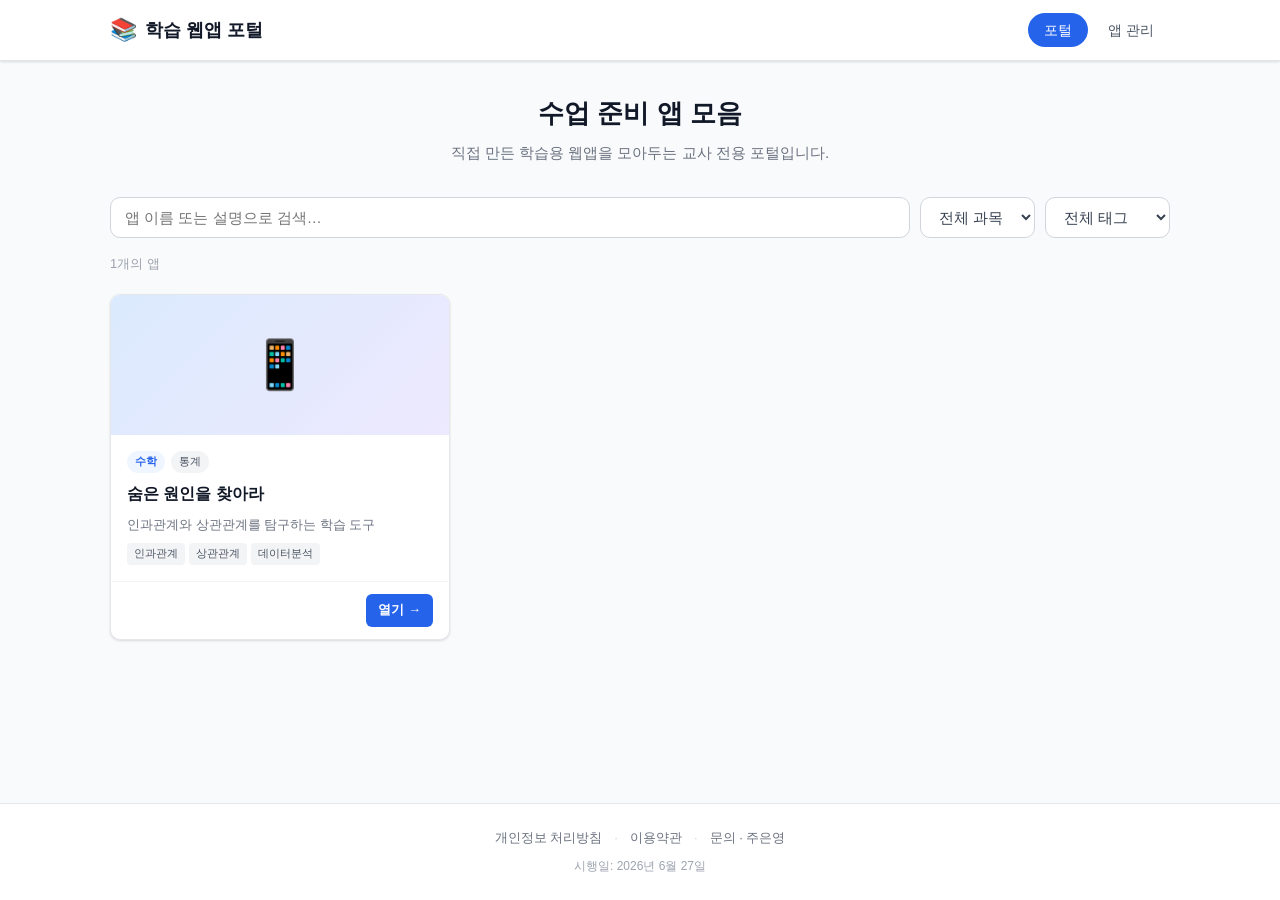
==== index.html @ 3fc107af "Add webapp portal: card portal, app management, privacy policy, terms" ====
<!DOCTYPE html>
<html lang="ko">
<head>
  <meta charset="UTF-8">
  <meta name="viewport" content="width=device-width, initial-scale=1.0">
  <title>학습 웹앱 포털</title>
  <link rel="stylesheet" href="css/style.css">
</head>
<body>

  <header class="header">
    <div class="container">
      <div class="header-inner">
        <div class="logo">
          <span class="logo-icon">📚</span>
          <span class="logo-text">학습 웹앱 포털</span>
        </div>
        <nav class="nav">
          <a href="#portal" class="nav-link" id="nav-portal">포털</a>
          <a href="#manage" class="nav-link" id="nav-manage">앱 관리</a>
        </nav>
      </div>
    </div>
  </header>

  <!-- 포털 뷰 -->
  <main id="view-portal" class="view">
    <div class="container">
      <div class="portal-hero">
        <h2>수업 준비 앱 모음</h2>
        <p>직접 만든 학습용 웹앱을 모아두는 교사 전용 포털입니다.</p>
      </div>

      <div class="filter-bar">
        <input type="text" id="search-input" class="search-input" placeholder="앱 이름 또는 설명으로 검색…">
        <select id="filter-subject" class="filter-select">
          <option value="">전체 과목</option>
        </select>
        <select id="filter-tag" class="filter-select">
          <option value="">전체 태그</option>
        </select>
      </div>

      <p class="results-info"><span id="app-count">0</span>개의 앱</p>

      <div class="card-grid" id="card-grid"></div>

      <div class="empty-state" id="empty-state">
        <div class="empty-icon">🗂️</div>
        <p>아직 등록된 앱이 없습니다.</p>
        <a href="#manage" class="btn btn-primary">첫 앱 추가하기</a>
      </div>
    </div>
  </main>

  <!-- 관리 뷰 -->
  <main id="view-manage" class="view hidden">
    <div class="container">
      <h2 class="section-title">앱 등록 / 관리</h2>

      <div class="form-card">
        <h3 id="form-title">새 앱 추가</h3>
        <form id="app-form" novalidate>
          <input type="hidden" id="edit-id">
          <div class="form-grid">
            <div class="form-group">
              <label for="input-name">앱 이름 <span class="required">*</span></label>
              <input type="text" id="input-name" placeholder="예: 통계 탐구 도구" required>
            </div>
            <div class="form-group">
              <label for="input-url">URL <span class="required">*</span></label>
              <input type="url" id="input-url" placeholder="https://…" required>
            </div>
            <div class="form-group">
              <label for="input-subject">과목</label>
              <input type="text" id="input-subject" placeholder="예: 수학, 과학">
            </div>
            <div class="form-group">
              <label for="input-unit">단원</label>
              <input type="text" id="input-unit" placeholder="예: 통계와 확률">
            </div>
            <div class="form-group full">
              <label for="input-description">설명</label>
              <textarea id="input-description" rows="2" placeholder="앱에 대한 간단한 설명"></textarea>
            </div>
            <div class="form-group full">
              <label for="input-tags">태그 <span class="hint">(쉼표로 구분)</span></label>
              <input type="text" id="input-tags" placeholder="예: 데이터분석, 시각화, 인터랙티브">
            </div>
            <div class="form-group full">
              <label for="input-thumbnail">썸네일 이미지 URL <span class="hint">(선택)</span></label>
              <input type="url" id="input-thumbnail" placeholder="https://…">
            </div>
          </div>
          <div class="form-error" id="form-error"></div>
          <div class="form-actions">
            <button type="submit" class="btn btn-primary" id="submit-btn">추가하기</button>
            <button type="button" class="btn btn-secondary hidden" id="cancel-btn">취소</button>
          </div>
        </form>
      </div>

      <div class="table-card">
        <div class="table-header">
          <h3>등록된 앱 목록</h3>
          <div class="table-actions">
            <span class="badge" id="manage-count">0개</span>
            <button class="btn btn-outline btn-sm" id="export-csv-btn">CSV 내보내기</button>
            <button class="btn btn-outline btn-sm" id="export-json-btn">JSON 내보내기</button>
            <label class="btn btn-outline btn-sm" for="import-file">JSON 가져오기</label>
            <input type="file" id="import-file" accept=".json" class="hidden">
            <button class="btn btn-danger-outline btn-sm" id="clear-btn">전체 초기화</button>
          </div>
        </div>

        <div class="table-wrapper">
          <table class="app-table">
            <thead>
              <tr>
                <th>앱 이름</th>
                <th>과목</th>
                <th>단원</th>
                <th>태그</th>
                <th>URL</th>
                <th>관리</th>
              </tr>
            </thead>
            <tbody id="app-table-body"></tbody>
          </table>
          <p class="table-empty hidden" id="table-empty">등록된 앱이 없습니다.</p>
        </div>
      </div>
    </div>
  </main>

  <footer class="footer">
    <div class="container">
      <div class="footer-inner">
        <div class="footer-links">
          <a href="pages/privacy.html" target="_blank">개인정보 처리방침</a>
          <span class="divider">·</span>
          <a href="pages/terms.html" target="_blank">이용약관</a>
          <span class="divider">·</span>
          <a href="mailto:kkd02373@gmail.com" id="footer-contact">문의 · 주은영</a>
        </div>
        <p class="footer-date">시행일: 2026년 6월 27일</p>
      </div>
    </div>
  </footer>

  <!-- 삭제 확인 모달 -->
  <div class="modal-overlay hidden" id="modal-overlay">
    <div class="modal">
      <h3>앱 삭제</h3>
      <p id="modal-message">이 앱을 삭제하시겠습니까?</p>
      <div class="modal-actions">
        <button class="btn btn-danger" id="modal-confirm">삭제</button>
        <button class="btn btn-secondary" id="modal-cancel">취소</button>
      </div>
    </div>
  </div>

  <div class="toast hidden" id="toast"></div>

  <script src="js/app.js"></script>
</body>
</html>
---- css/style.css ----
/* ===== CSS 변수 ===== */
:root {
  --primary: #2563eb;
  --primary-hover: #1d4ed8;
  --primary-light: #eff6ff;
  --danger: #dc2626;
  --danger-light: #fef2f2;
  --success: #16a34a;
  --gray-50: #f9fafb;
  --gray-100: #f3f4f6;
  --gray-200: #e5e7eb;
  --gray-300: #d1d5db;
  --gray-400: #9ca3af;
  --gray-500: #6b7280;
  --gray-600: #4b5563;
  --gray-700: #374151;
  --gray-900: #111827;
  --radius: 10px;
  --radius-sm: 6px;
  --shadow: 0 1px 3px rgba(0,0,0,.08), 0 1px 2px rgba(0,0,0,.06);
  --shadow-md: 0 4px 6px rgba(0,0,0,.07), 0 2px 4px rgba(0,0,0,.06);
  --shadow-lg: 0 10px 15px rgba(0,0,0,.1), 0 4px 6px rgba(0,0,0,.05);
  --font: 'Noto Sans KR', -apple-system, BlinkMacSystemFont, sans-serif;
}

/* ===== 리셋 ===== */
*, *::before, *::after { box-sizing: border-box; margin: 0; padding: 0; }
html { scroll-behavior: smooth; }
body {
  font-family: var(--font);
  font-size: 15px;
  color: var(--gray-700);
  background: var(--gray-50);
  line-height: 1.6;
  min-height: 100vh;
  display: flex;
  flex-direction: column;
}
a { color: var(--primary); text-decoration: none; }
a:hover { text-decoration: underline; }
input, select, textarea, button { font-family: inherit; font-size: inherit; }

/* ===== 레이아웃 ===== */
.container { max-width: 1100px; margin: 0 auto; padding: 0 20px; }
.view { flex: 1; padding: 32px 0 60px; }
.hidden { display: none !important; }

/* ===== 헤더 ===== */
.header {
  background: #fff;
  border-bottom: 1px solid var(--gray-200);
  position: sticky;
  top: 0;
  z-index: 100;
  box-shadow: var(--shadow);
}
.header-inner {
  display: flex;
  align-items: center;
  justify-content: space-between;
  height: 60px;
}
.logo { display: flex; align-items: center; gap: 8px; }
.logo-icon { font-size: 22px; }
.logo-text { font-size: 18px; font-weight: 700; color: var(--gray-900); }
.nav { display: flex; gap: 4px; }
.nav-link {
  padding: 6px 16px;
  border-radius: 20px;
  font-size: 14px;
  font-weight: 500;
  color: var(--gray-600);
  transition: all .15s;
}
.nav-link:hover { background: var(--gray-100); color: var(--gray-900); text-decoration: none; }
.nav-link.active { background: var(--primary); color: #fff; }

/* ===== 포털 히어로 ===== */
.portal-hero { text-align: center; margin-bottom: 32px; }
.portal-hero h2 { font-size: 26px; font-weight: 700; color: var(--gray-900); margin-bottom: 6px; }
.portal-hero p { color: var(--gray-500); font-size: 15px; }

/* ===== 필터 바 ===== */
.filter-bar {
  display: flex;
  gap: 10px;
  margin-bottom: 16px;
  flex-wrap: wrap;
}
.search-input {
  flex: 1;
  min-width: 200px;
  padding: 10px 14px;
  border: 1px solid var(--gray-300);
  border-radius: var(--radius);
  background: #fff;
  outline: none;
  transition: border-color .15s;
}
.search-input:focus { border-color: var(--primary); box-shadow: 0 0 0 3px rgba(37,99,235,.1); }
.filter-select {
  padding: 10px 14px;
  border: 1px solid var(--gray-300);
  border-radius: var(--radius);
  background: #fff;
  cursor: pointer;
  outline: none;
  color: var(--gray-700);
}
.filter-select:focus { border-color: var(--primary); }

.results-info { font-size: 13px; color: var(--gray-400); margin-bottom: 20px; }

/* ===== 카드 그리드 ===== */
.card-grid {
  display: grid;
  grid-template-columns: repeat(auto-fill, minmax(280px, 1fr));
  gap: 20px;
}

.app-card {
  background: #fff;
  border-radius: var(--radius);
  border: 1px solid var(--gray-200);
  box-shadow: var(--shadow);
  overflow: hidden;
  display: flex;
  flex-direction: column;
  transition: box-shadow .2s, transform .2s;
}
.app-card:hover { box-shadow: var(--shadow-lg); transform: translateY(-2px); }

.card-thumbnail {
  width: 100%;
  height: 140px;
  object-fit: cover;
  background: linear-gradient(135deg, #dbeafe 0%, #ede9fe 100%);
  display: flex;
  align-items: center;
  justify-content: center;
  font-size: 48px;
  color: var(--primary);
  flex-shrink: 0;
}
.card-thumbnail img { width: 100%; height: 100%; object-fit: cover; }

.card-body {
  padding: 16px;
  flex: 1;
  display: flex;
  flex-direction: column;
  gap: 8px;
}
.card-meta { display: flex; gap: 6px; flex-wrap: wrap; }
.badge-subject {
  font-size: 11px;
  font-weight: 600;
  padding: 2px 8px;
  border-radius: 20px;
  background: var(--primary-light);
  color: var(--primary);
}
.badge-unit {
  font-size: 11px;
  padding: 2px 8px;
  border-radius: 20px;
  background: var(--gray-100);
  color: var(--gray-600);
}
.card-title { font-size: 16px; font-weight: 700; color: var(--gray-900); }
.card-desc { font-size: 13px; color: var(--gray-500); flex: 1; }
.card-tags { display: flex; gap: 4px; flex-wrap: wrap; }
.tag {
  font-size: 11px;
  padding: 2px 7px;
  border-radius: 4px;
  background: var(--gray-100);
  color: var(--gray-600);
}
.card-footer {
  padding: 12px 16px;
  border-top: 1px solid var(--gray-100);
  display: flex;
  justify-content: flex-end;
}

/* ===== 빈 상태 ===== */
.empty-state {
  text-align: center;
  padding: 80px 20px;
  display: none;
}
.empty-state.show { display: block; }
.empty-icon { font-size: 52px; margin-bottom: 16px; }
.empty-state p { color: var(--gray-400); margin-bottom: 20px; font-size: 15px; }

/* ===== 섹션 타이틀 ===== */
.section-title { font-size: 22px; font-weight: 700; color: var(--gray-900); margin-bottom: 24px; }

/* ===== 폼 카드 ===== */
.form-card {
  background: #fff;
  border-radius: var(--radius);
  border: 1px solid var(--gray-200);
  padding: 28px;
  margin-bottom: 24px;
  box-shadow: var(--shadow);
}
.form-card h3 { font-size: 16px; font-weight: 700; margin-bottom: 20px; color: var(--gray-900); }
.form-grid {
  display: grid;
  grid-template-columns: 1fr 1fr;
  gap: 16px;
}
.form-group { display: flex; flex-direction: column; gap: 5px; }
.form-group.full { grid-column: 1 / -1; }
.form-group label { font-size: 13px; font-weight: 600; color: var(--gray-600); }
.required { color: var(--danger); }
.hint { font-weight: 400; color: var(--gray-400); }
.form-group input,
.form-group select,
.form-group textarea {
  padding: 9px 12px;
  border: 1px solid var(--gray-300);
  border-radius: var(--radius-sm);
  outline: none;
  transition: border-color .15s;
  color: var(--gray-900);
  background: #fff;
}
.form-group input:focus,
.form-group textarea:focus { border-color: var(--primary); box-shadow: 0 0 0 3px rgba(37,99,235,.1); }
.form-group textarea { resize: vertical; }
.form-error { color: var(--danger); font-size: 13px; margin-top: 8px; min-height: 18px; }
.form-actions { display: flex; gap: 10px; margin-top: 20px; }

/* ===== 버튼 ===== */
.btn {
  display: inline-flex;
  align-items: center;
  gap: 5px;
  padding: 9px 18px;
  border-radius: var(--radius-sm);
  font-size: 14px;
  font-weight: 600;
  cursor: pointer;
  border: none;
  transition: all .15s;
  text-decoration: none;
  white-space: nowrap;
}
.btn-sm { padding: 6px 12px; font-size: 13px; }
.btn-primary { background: var(--primary); color: #fff; }
.btn-primary:hover { background: var(--primary-hover); text-decoration: none; color: #fff; }
.btn-secondary { background: var(--gray-100); color: var(--gray-700); }
.btn-secondary:hover { background: var(--gray-200); text-decoration: none; }
.btn-outline { background: #fff; color: var(--gray-700); border: 1px solid var(--gray-300); }
.btn-outline:hover { background: var(--gray-50); text-decoration: none; }
.btn-danger { background: var(--danger); color: #fff; }
.btn-danger:hover { background: #b91c1c; }
.btn-danger-outline { background: #fff; color: var(--danger); border: 1px solid var(--danger); }
.btn-danger-outline:hover { background: var(--danger-light); }
.btn-icon { padding: 5px 9px; font-size: 13px; border-radius: 4px; }

/* ===== 테이블 카드 ===== */
.table-card {
  background: #fff;
  border-radius: var(--radius);
  border: 1px solid var(--gray-200);
  box-shadow: var(--shadow);
  overflow: hidden;
}
.table-header {
  display: flex;
  align-items: center;
  justify-content: space-between;
  padding: 20px 24px;
  border-bottom: 1px solid var(--gray-100);
  flex-wrap: wrap;
  gap: 12px;
}
.table-header h3 { font-size: 16px; font-weight: 700; color: var(--gray-900); }
.table-actions { display: flex; gap: 8px; flex-wrap: wrap; align-items: center; }
.badge {
  font-size: 12px;
  font-weight: 600;
  padding: 2px 10px;
  border-radius: 20px;
  background: var(--gray-100);
  color: var(--gray-600);
}
.table-wrapper { overflow-x: auto; }
.app-table { width: 100%; border-collapse: collapse; }
.app-table th {
  text-align: left;
  font-size: 12px;
  font-weight: 600;
  color: var(--gray-500);
  text-transform: uppercase;
  letter-spacing: .03em;
  padding: 10px 16px;
  background: var(--gray-50);
  border-bottom: 1px solid var(--gray-200);
}
.app-table td {
  padding: 12px 16px;
  border-bottom: 1px solid var(--gray-100);
  font-size: 13px;
  vertical-align: middle;
}
.app-table tbody tr:last-child td { border-bottom: none; }
.app-table tbody tr:hover { background: var(--gray-50); }
.table-url { color: var(--primary); max-width: 180px; overflow: hidden; text-overflow: ellipsis; white-space: nowrap; display: block; }
.table-tags { display: flex; gap: 3px; flex-wrap: wrap; }
.table-actions-cell { display: flex; gap: 5px; }
.table-empty { text-align: center; padding: 40px; color: var(--gray-400); }

/* ===== 푸터 ===== */
.footer {
  background: #fff;
  border-top: 1px solid var(--gray-200);
  padding: 24px 0;
  margin-top: auto;
}
.footer-inner { text-align: center; display: flex; flex-direction: column; gap: 8px; }
.footer-org { font-size: 13px; font-weight: 600; color: var(--gray-700); }
.footer-links { display: flex; justify-content: center; gap: 12px; font-size: 13px; color: var(--gray-500); }
.footer-links a { color: var(--gray-500); }
.footer-links a:hover { color: var(--primary); }
.divider { color: var(--gray-300); }
.footer-date { font-size: 12px; color: var(--gray-400); }

/* ===== 모달 ===== */
.modal-overlay {
  position: fixed; inset: 0;
  background: rgba(0,0,0,.4);
  display: flex;
  align-items: center;
  justify-content: center;
  z-index: 1000;
}
.modal {
  background: #fff;
  border-radius: var(--radius);
  padding: 28px;
  width: 380px;
  max-width: 90vw;
  box-shadow: var(--shadow-lg);
}
.modal h3 { font-size: 16px; font-weight: 700; margin-bottom: 10px; color: var(--gray-900); }
.modal p { font-size: 14px; color: var(--gray-600); margin-bottom: 20px; }
.modal-actions { display: flex; gap: 10px; justify-content: flex-end; }

/* ===== 토스트 ===== */
.toast {
  position: fixed;
  bottom: 28px;
  right: 28px;
  background: var(--gray-900);
  color: #fff;
  padding: 12px 20px;
  border-radius: var(--radius);
  font-size: 14px;
  box-shadow: var(--shadow-lg);
  z-index: 2000;
  animation: slideUp .2s ease;
}
.toast.success { background: var(--success); }
.toast.error { background: var(--danger); }
@keyframes slideUp { from { opacity: 0; transform: translateY(8px); } to { opacity: 1; transform: translateY(0); } }

/* ===== 반응형 ===== */
@media (max-width: 640px) {
  .form-grid { grid-template-columns: 1fr; }
  .form-group.full { grid-column: 1; }
  .table-header { flex-direction: column; align-items: flex-start; }
  .card-grid { grid-template-columns: 1fr; }
  .portal-hero h2 { font-size: 20px; }
}
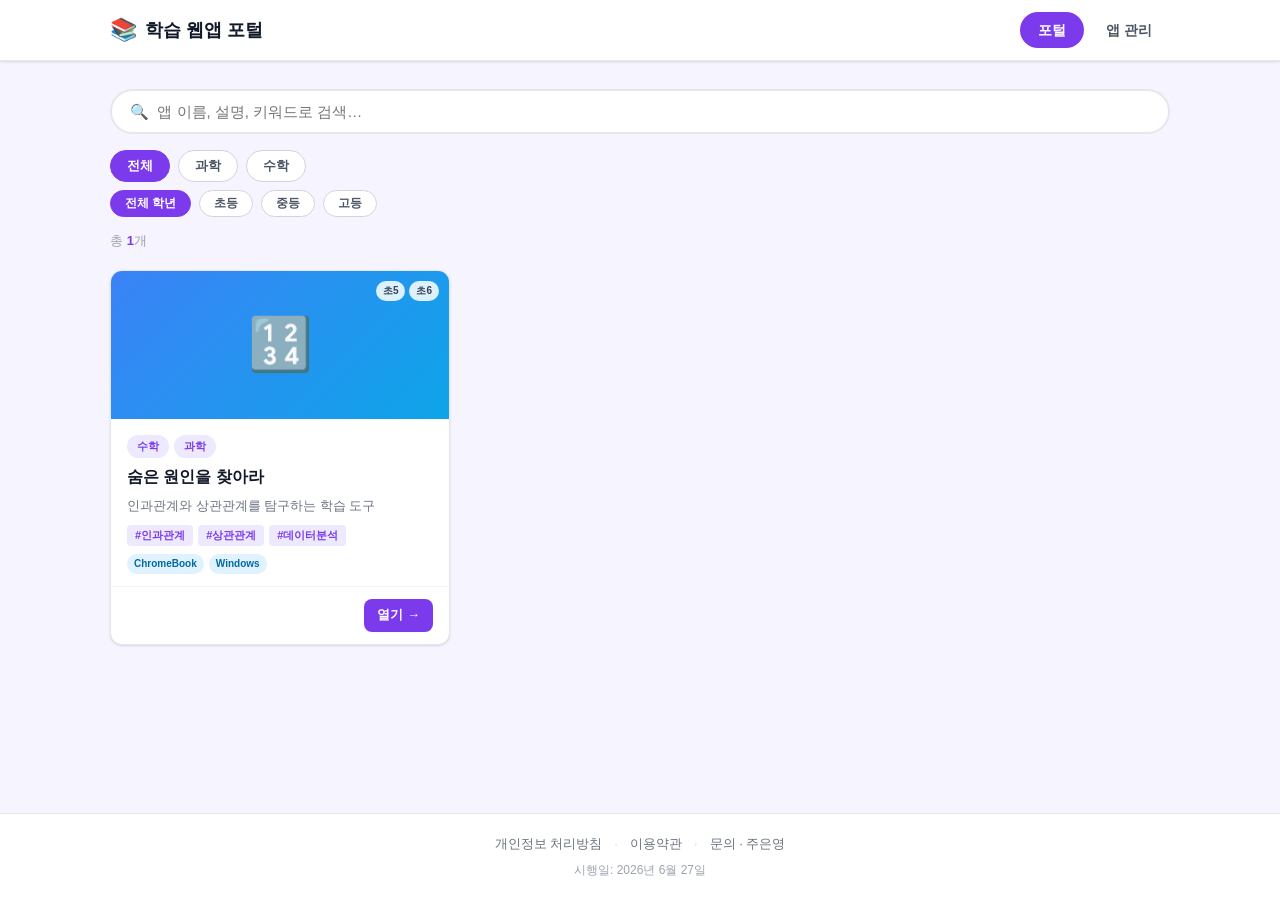
==== commit ea2e07f6: "Redesign: image1-style cards, image2-style chip selectors for app management" ====
--- a/index.html
+++ b/index.html
@@ -23,46 +23,50 @@
     </div>
   </header>
 
-  <!-- 포털 뷰 -->
+  <!-- ===== 포털 뷰 ===== -->
   <main id="view-portal" class="view">
     <div class="container">
-      <div class="portal-hero">
-        <h2>수업 준비 앱 모음</h2>
-        <p>직접 만든 학습용 웹앱을 모아두는 교사 전용 포털입니다.</p>
-      </div>
-
-      <div class="filter-bar">
-        <input type="text" id="search-input" class="search-input" placeholder="앱 이름 또는 설명으로 검색…">
-        <select id="filter-subject" class="filter-select">
-          <option value="">전체 과목</option>
-        </select>
-        <select id="filter-tag" class="filter-select">
-          <option value="">전체 태그</option>
-        </select>
-      </div>
-
-      <p class="results-info"><span id="app-count">0</span>개의 앱</p>
+      <div class="portal-search-bar">
+        <input type="text" id="search-input" class="search-input" placeholder="🔍  앱 이름, 설명, 키워드로 검색…">
+      </div>
+
+      <!-- 과목 필터 칩 -->
+      <div class="filter-row" id="subject-filter-row">
+        <button class="filter-chip active" data-filter="all">전체</button>
+      </div>
+
+      <!-- 학교급 필터 -->
+      <div class="filter-row" id="level-filter-row" style="margin-top:8px">
+        <button class="filter-chip level-chip active" data-level="all">전체 학년</button>
+        <button class="filter-chip level-chip" data-level="초">초등</button>
+        <button class="filter-chip level-chip" data-level="중">중등</button>
+        <button class="filter-chip level-chip" data-level="고">고등</button>
+      </div>
+
+      <p class="results-info">총 <strong id="app-count">0</strong>개</p>
 
       <div class="card-grid" id="card-grid"></div>
 
-      <div class="empty-state" id="empty-state">
+      <div class="empty-state hidden" id="empty-state">
         <div class="empty-icon">🗂️</div>
-        <p>아직 등록된 앱이 없습니다.</p>
+        <p>등록된 앱이 없습니다.</p>
         <a href="#manage" class="btn btn-primary">첫 앱 추가하기</a>
       </div>
     </div>
   </main>
 
-  <!-- 관리 뷰 -->
+  <!-- ===== 관리 뷰 ===== -->
   <main id="view-manage" class="view hidden">
     <div class="container">
       <h2 class="section-title">앱 등록 / 관리</h2>
 
       <div class="form-card">
-        <h3 id="form-title">새 앱 추가</h3>
+        <h3 class="form-card-title" id="form-title">새 앱 추가</h3>
         <form id="app-form" novalidate>
           <input type="hidden" id="edit-id">
-          <div class="form-grid">
+
+          <!-- 기본 정보 -->
+          <div class="form-basic-grid">
             <div class="form-group">
               <label for="input-name">앱 이름 <span class="required">*</span></label>
               <input type="text" id="input-name" placeholder="예: 통계 탐구 도구" required>
@@ -71,27 +75,153 @@
               <label for="input-url">URL <span class="required">*</span></label>
               <input type="url" id="input-url" placeholder="https://…" required>
             </div>
-            <div class="form-group">
-              <label for="input-subject">과목</label>
-              <input type="text" id="input-subject" placeholder="예: 수학, 과학">
-            </div>
-            <div class="form-group">
-              <label for="input-unit">단원</label>
-              <input type="text" id="input-unit" placeholder="예: 통계와 확률">
-            </div>
             <div class="form-group full">
               <label for="input-description">설명</label>
               <textarea id="input-description" rows="2" placeholder="앱에 대한 간단한 설명"></textarea>
             </div>
             <div class="form-group full">
-              <label for="input-tags">태그 <span class="hint">(쉼표로 구분)</span></label>
-              <input type="text" id="input-tags" placeholder="예: 데이터분석, 시각화, 인터랙티브">
-            </div>
-            <div class="form-group full">
               <label for="input-thumbnail">썸네일 이미지 URL <span class="hint">(선택)</span></label>
               <input type="url" id="input-thumbnail" placeholder="https://…">
             </div>
           </div>
+
+          <!-- 적용 학년 -->
+          <div class="chip-section">
+            <div class="chip-section-header">
+              <span class="chip-section-label">적용 학년</span>
+              <div class="mode-tabs" id="grade-mode-tabs">
+                <button type="button" class="mode-tab active" data-mode="single" data-target="grades">단일</button>
+                <button type="button" class="mode-tab" data-mode="multi" data-target="grades">여러 학년</button>
+              </div>
+            </div>
+            <div class="chip-rows">
+              <div class="chip-row">
+                <span class="row-label">초등학교</span>
+                <div class="chips" data-group="grades">
+                  <button type="button" class="chip" data-val="초1">1학년</button>
+                  <button type="button" class="chip" data-val="초2">2학년</button>
+                  <button type="button" class="chip" data-val="초3">3학년</button>
+                  <button type="button" class="chip" data-val="초4">4학년</button>
+                  <button type="button" class="chip" data-val="초5">5학년</button>
+                  <button type="button" class="chip" data-val="초6">6학년</button>
+                </div>
+              </div>
+              <div class="chip-row">
+                <span class="row-label">중학교</span>
+                <div class="chips" data-group="grades">
+                  <button type="button" class="chip" data-val="중1">1학년</button>
+                  <button type="button" class="chip" data-val="중2">2학년</button>
+                  <button type="button" class="chip" data-val="중3">3학년</button>
+                </div>
+              </div>
+              <div class="chip-row">
+                <span class="row-label">고등학교</span>
+                <div class="chips" data-group="grades">
+                  <button type="button" class="chip" data-val="고1">1학년</button>
+                  <button type="button" class="chip" data-val="고2">2학년</button>
+                  <button type="button" class="chip" data-val="고3">3학년</button>
+                </div>
+              </div>
+            </div>
+            <p class="chip-summary">선택한 학년: <span class="summary-val" id="grades-summary">없음</span></p>
+          </div>
+
+          <!-- 과목 -->
+          <div class="chip-section">
+            <div class="chip-section-header">
+              <span class="chip-section-label">과목</span>
+              <div class="mode-tabs" id="subject-mode-tabs">
+                <button type="button" class="mode-tab active" data-mode="single" data-target="subjects">단일</button>
+                <button type="button" class="mode-tab" data-mode="multi" data-target="subjects">여러 과목</button>
+              </div>
+            </div>
+            <div class="chips" data-group="subjects" id="chips-subjects">
+              <button type="button" class="chip" data-val="국어">국어</button>
+              <button type="button" class="chip" data-val="수학">수학</button>
+              <button type="button" class="chip" data-val="사회">사회</button>
+              <button type="button" class="chip" data-val="과학">과학</button>
+              <button type="button" class="chip" data-val="영어">영어</button>
+              <button type="button" class="chip" data-val="음악">음악</button>
+              <button type="button" class="chip" data-val="미술">미술</button>
+              <button type="button" class="chip" data-val="체육">체육</button>
+              <button type="button" class="chip" data-val="실과">실과</button>
+              <button type="button" class="chip" data-val="정보">정보</button>
+              <button type="button" class="chip" data-val="도덕">도덕</button>
+              <button type="button" class="chip" data-val="통합">통합</button>
+              <button type="button" class="chip" data-val="진로">진로</button>
+              <button type="button" class="chip" data-val="창체">창체</button>
+              <button type="button" class="chip" data-val="자유학기">자유학기</button>
+              <button type="button" class="chip" data-val="기술">기술</button>
+              <button type="button" class="chip" data-val="가정">가정</button>
+            </div>
+            <div class="custom-input-row">
+              <input type="text" class="custom-chip-input" data-group="subjects" placeholder="기타 입력 후 Enter">
+              <button type="button" class="btn btn-outline btn-sm" data-add-group="subjects">추가</button>
+            </div>
+            <p class="chip-summary">선택한 과목: <span class="summary-val" id="subjects-summary">없음</span></p>
+          </div>
+
+          <!-- 핵심 키워드 -->
+          <div class="chip-section">
+            <div class="chip-section-header">
+              <span class="chip-section-label">핵심 키워드 <span class="hint">(#형태, 최대 3개)</span></span>
+            </div>
+            <div class="keyword-inputs">
+              <div class="keyword-wrap"><span class="kw-hash">#</span><input type="text" class="keyword-input" id="kw1" placeholder="키워드 입력"></div>
+              <div class="keyword-wrap"><span class="kw-hash">#</span><input type="text" class="keyword-input" id="kw2" placeholder="키워드 입력"></div>
+              <div class="keyword-wrap"><span class="kw-hash">#</span><input type="text" class="keyword-input" id="kw3" placeholder="키워드 입력"></div>
+            </div>
+          </div>
+
+          <!-- 디벗 OS -->
+          <div class="chip-section">
+            <div class="chip-section-header">
+              <span class="chip-section-label">디벗 OS</span>
+            </div>
+            <div class="chips" data-group="os" id="chips-os">
+              <button type="button" class="chip" data-val="Android">Android</button>
+              <button type="button" class="chip" data-val="iOS">iOS</button>
+              <button type="button" class="chip" data-val="ChromeBook">ChromeBook</button>
+              <button type="button" class="chip" data-val="Windows">Windows</button>
+              <button type="button" class="chip" data-val="WhaleBook">WhaleBook</button>
+            </div>
+            <div class="custom-input-row">
+              <input type="text" class="custom-chip-input" data-group="os" placeholder="기타 입력 후 Enter">
+              <button type="button" class="btn btn-outline btn-sm" data-add-group="os">추가</button>
+            </div>
+          </div>
+
+          <!-- AI 에듀테크 -->
+          <div class="chip-section">
+            <div class="chip-section-header">
+              <span class="chip-section-label">AI 에듀테크</span>
+              <span class="hint-note">※ 목록에 없는 항목만 직접 입력해 주세요.</span>
+            </div>
+            <div class="chips" data-group="aiTools" id="chips-aiTools">
+              <button type="button" class="chip" data-val="ChatGPT">ChatGPT</button>
+              <button type="button" class="chip" data-val="Gemini">Gemini</button>
+              <button type="button" class="chip" data-val="Claude">Claude</button>
+              <button type="button" class="chip" data-val="Copilot">Copilot</button>
+              <button type="button" class="chip" data-val="Perplexity">Perplexity</button>
+              <button type="button" class="chip" data-val="뤼튼">뤼튼</button>
+              <button type="button" class="chip" data-val="패들렛">패들렛</button>
+              <button type="button" class="chip" data-val="캔바">캔바</button>
+              <button type="button" class="chip" data-val="미리캔버스">미리캔버스</button>
+              <button type="button" class="chip" data-val="멘티미터">멘티미터</button>
+              <button type="button" class="chip" data-val="구글 워크스페이스">구글 워크스페이스</button>
+              <button type="button" class="chip" data-val="MS 팀즈">MS 팀즈</button>
+              <button type="button" class="chip" data-val="노션">노션</button>
+              <button type="button" class="chip" data-val="피그마">피그마</button>
+              <button type="button" class="chip" data-val="스크래치">스크래치</button>
+              <button type="button" class="chip" data-val="엔트리">엔트리</button>
+              <button type="button" class="chip" data-val="Google AI Studio">Google AI Studio</button>
+            </div>
+            <div class="custom-input-row">
+              <input type="text" class="custom-chip-input" data-group="aiTools" placeholder="기타 입력 후 Enter">
+              <button type="button" class="btn btn-outline btn-sm" data-add-group="aiTools">추가</button>
+            </div>
+          </div>
+
           <div class="form-error" id="form-error"></div>
           <div class="form-actions">
             <button type="submit" class="btn btn-primary" id="submit-btn">추가하기</button>
@@ -100,27 +230,28 @@
         </form>
       </div>
 
+      <!-- 목록 테이블 -->
       <div class="table-card">
         <div class="table-header">
           <h3>등록된 앱 목록</h3>
           <div class="table-actions">
             <span class="badge" id="manage-count">0개</span>
-            <button class="btn btn-outline btn-sm" id="export-csv-btn">CSV 내보내기</button>
+            <button class="btn btn-outline btn-sm" id="export-csv-btn">CSV</button>
             <button class="btn btn-outline btn-sm" id="export-json-btn">JSON 내보내기</button>
             <label class="btn btn-outline btn-sm" for="import-file">JSON 가져오기</label>
             <input type="file" id="import-file" accept=".json" class="hidden">
             <button class="btn btn-danger-outline btn-sm" id="clear-btn">전체 초기화</button>
           </div>
         </div>
-
         <div class="table-wrapper">
           <table class="app-table">
             <thead>
               <tr>
                 <th>앱 이름</th>
+                <th>학년</th>
                 <th>과목</th>
-                <th>단원</th>
-                <th>태그</th>
+                <th>키워드</th>
+                <th>OS / AI</th>
                 <th>URL</th>
                 <th>관리</th>
               </tr>
@@ -141,18 +272,17 @@
           <span class="divider">·</span>
           <a href="pages/terms.html" target="_blank">이용약관</a>
           <span class="divider">·</span>
-          <a href="mailto:kkd02373@gmail.com" id="footer-contact">문의 · 주은영</a>
+          <a href="mailto:kkd02373@gmail.com">문의 · 주은영</a>
         </div>
         <p class="footer-date">시행일: 2026년 6월 27일</p>
       </div>
     </div>
   </footer>
 
-  <!-- 삭제 확인 모달 -->
   <div class="modal-overlay hidden" id="modal-overlay">
     <div class="modal">
       <h3>앱 삭제</h3>
-      <p id="modal-message">이 앱을 삭제하시겠습니까?</p>
+      <p id="modal-message"></p>
       <div class="modal-actions">
         <button class="btn btn-danger" id="modal-confirm">삭제</button>
         <button class="btn btn-secondary" id="modal-cancel">취소</button>
--- a/css/style.css
+++ b/css/style.css
@@ -1,12 +1,13 @@
 /* ===== CSS 변수 ===== */
 :root {
-  --primary: #2563eb;
-  --primary-hover: #1d4ed8;
-  --primary-light: #eff6ff;
+  --purple: #7c3aed;
+  --purple-hover: #6d28d9;
+  --purple-light: #ede9fe;
+  --purple-mid: #c4b5fd;
   --danger: #dc2626;
   --danger-light: #fef2f2;
   --success: #16a34a;
-  --gray-50: #f9fafb;
+  --gray-50:  #f9fafb;
   --gray-100: #f3f4f6;
   --gray-200: #e5e7eb;
   --gray-300: #d1d5db;
@@ -15,12 +16,13 @@
   --gray-600: #4b5563;
   --gray-700: #374151;
   --gray-900: #111827;
-  --radius: 10px;
-  --radius-sm: 6px;
-  --shadow: 0 1px 3px rgba(0,0,0,.08), 0 1px 2px rgba(0,0,0,.06);
-  --shadow-md: 0 4px 6px rgba(0,0,0,.07), 0 2px 4px rgba(0,0,0,.06);
-  --shadow-lg: 0 10px 15px rgba(0,0,0,.1), 0 4px 6px rgba(0,0,0,.05);
-  --font: 'Noto Sans KR', -apple-system, BlinkMacSystemFont, sans-serif;
+  --radius:    12px;
+  --radius-sm:  8px;
+  --radius-pill: 999px;
+  --shadow:    0 1px 3px rgba(0,0,0,.08), 0 1px 2px rgba(0,0,0,.05);
+  --shadow-md: 0 4px 12px rgba(0,0,0,.08);
+  --shadow-lg: 0 10px 24px rgba(0,0,0,.12);
+  --font: 'Pretendard', 'Noto Sans KR', -apple-system, sans-serif;
 }
 
 /* ===== 리셋 ===== */
@@ -30,174 +32,175 @@
   font-family: var(--font);
   font-size: 15px;
   color: var(--gray-700);
-  background: var(--gray-50);
+  background: #f5f4ff;
   line-height: 1.6;
   min-height: 100vh;
   display: flex;
   flex-direction: column;
 }
-a { color: var(--primary); text-decoration: none; }
+a { color: var(--purple); text-decoration: none; }
 a:hover { text-decoration: underline; }
 input, select, textarea, button { font-family: inherit; font-size: inherit; }
 
 /* ===== 레이아웃 ===== */
 .container { max-width: 1100px; margin: 0 auto; padding: 0 20px; }
-.view { flex: 1; padding: 32px 0 60px; }
+.view { flex: 1; padding: 28px 0 64px; }
 .hidden { display: none !important; }
 
 /* ===== 헤더 ===== */
 .header {
   background: #fff;
   border-bottom: 1px solid var(--gray-200);
-  position: sticky;
-  top: 0;
-  z-index: 100;
+  position: sticky; top: 0; z-index: 100;
   box-shadow: var(--shadow);
 }
 .header-inner {
-  display: flex;
-  align-items: center;
-  justify-content: space-between;
+  display: flex; align-items: center; justify-content: space-between;
   height: 60px;
 }
 .logo { display: flex; align-items: center; gap: 8px; }
 .logo-icon { font-size: 22px; }
-.logo-text { font-size: 18px; font-weight: 700; color: var(--gray-900); }
+.logo-text { font-size: 18px; font-weight: 800; color: var(--gray-900); }
 .nav { display: flex; gap: 4px; }
 .nav-link {
+  padding: 7px 18px; border-radius: var(--radius-pill);
+  font-size: 14px; font-weight: 600; color: var(--gray-600);
+  transition: all .15s;
+}
+.nav-link:hover { background: var(--gray-100); color: var(--gray-900); text-decoration: none; }
+.nav-link.active { background: var(--purple); color: #fff; }
+
+/* ===== 포털 검색 ===== */
+.portal-search-bar { margin-bottom: 16px; }
+.search-input {
+  width: 100%;
+  padding: 12px 18px;
+  border: 2px solid var(--gray-200);
+  border-radius: var(--radius-pill);
+  background: #fff;
+  font-size: 15px;
+  outline: none;
+  transition: border-color .15s, box-shadow .15s;
+}
+.search-input:focus {
+  border-color: var(--purple);
+  box-shadow: 0 0 0 4px rgba(124,58,237,.1);
+}
+
+/* ===== 필터 칩 행 ===== */
+.filter-row {
+  display: flex; flex-wrap: wrap; gap: 8px;
+  margin-bottom: 4px;
+}
+.filter-chip {
   padding: 6px 16px;
-  border-radius: 20px;
-  font-size: 14px;
-  font-weight: 500;
+  border-radius: var(--radius-pill);
+  border: 1.5px solid var(--gray-300);
+  background: #fff;
+  font-size: 13px; font-weight: 600;
   color: var(--gray-600);
-  transition: all .15s;
-}
-.nav-link:hover { background: var(--gray-100); color: var(--gray-900); text-decoration: none; }
-.nav-link.active { background: var(--primary); color: #fff; }
-
-/* ===== 포털 히어로 ===== */
-.portal-hero { text-align: center; margin-bottom: 32px; }
-.portal-hero h2 { font-size: 26px; font-weight: 700; color: var(--gray-900); margin-bottom: 6px; }
-.portal-hero p { color: var(--gray-500); font-size: 15px; }
-
-/* ===== 필터 바 ===== */
-.filter-bar {
-  display: flex;
-  gap: 10px;
-  margin-bottom: 16px;
-  flex-wrap: wrap;
-}
-.search-input {
-  flex: 1;
-  min-width: 200px;
-  padding: 10px 14px;
-  border: 1px solid var(--gray-300);
-  border-radius: var(--radius);
-  background: #fff;
-  outline: none;
-  transition: border-color .15s;
-}
-.search-input:focus { border-color: var(--primary); box-shadow: 0 0 0 3px rgba(37,99,235,.1); }
-.filter-select {
-  padding: 10px 14px;
-  border: 1px solid var(--gray-300);
-  border-radius: var(--radius);
-  background: #fff;
-  cursor: pointer;
-  outline: none;
-  color: var(--gray-700);
-}
-.filter-select:focus { border-color: var(--primary); }
-
-.results-info { font-size: 13px; color: var(--gray-400); margin-bottom: 20px; }
+  cursor: pointer; transition: all .15s;
+}
+.filter-chip:hover { border-color: var(--purple); color: var(--purple); }
+.filter-chip.active {
+  background: var(--purple); border-color: var(--purple);
+  color: #fff;
+}
+.level-chip { font-size: 12px; padding: 4px 14px; }
+
+.results-info {
+  font-size: 13px; color: var(--gray-400);
+  margin: 14px 0 18px;
+}
+.results-info strong { color: var(--purple); }
 
 /* ===== 카드 그리드 ===== */
 .card-grid {
   display: grid;
-  grid-template-columns: repeat(auto-fill, minmax(280px, 1fr));
+  grid-template-columns: repeat(auto-fill, minmax(300px, 1fr));
   gap: 20px;
 }
 
+/* ===== 앱 카드 ===== */
 .app-card {
   background: #fff;
   border-radius: var(--radius);
   border: 1px solid var(--gray-200);
   box-shadow: var(--shadow);
   overflow: hidden;
-  display: flex;
-  flex-direction: column;
+  display: flex; flex-direction: column;
   transition: box-shadow .2s, transform .2s;
 }
-.app-card:hover { box-shadow: var(--shadow-lg); transform: translateY(-2px); }
-
-.card-thumbnail {
-  width: 100%;
-  height: 140px;
-  object-fit: cover;
-  background: linear-gradient(135deg, #dbeafe 0%, #ede9fe 100%);
-  display: flex;
-  align-items: center;
-  justify-content: center;
-  font-size: 48px;
-  color: var(--primary);
-  flex-shrink: 0;
-}
-.card-thumbnail img { width: 100%; height: 100%; object-fit: cover; }
+.app-card:hover { box-shadow: var(--shadow-lg); transform: translateY(-3px); }
+
+.card-thumb {
+  height: 148px;
+  display: flex; align-items: center; justify-content: center;
+  position: relative; flex-shrink: 0;
+  font-size: 52px;
+}
+.card-thumb img {
+  position: absolute; inset: 0; width: 100%; height: 100%; object-fit: cover;
+}
+.card-thumb-grades {
+  position: absolute; top: 10px; right: 10px;
+  display: flex; gap: 4px; flex-wrap: wrap; justify-content: flex-end;
+}
+.card-thumb-grade {
+  font-size: 10px; font-weight: 700;
+  background: rgba(255,255,255,.85);
+  color: var(--gray-700);
+  padding: 2px 7px; border-radius: var(--radius-pill);
+  backdrop-filter: blur(4px);
+}
 
 .card-body {
-  padding: 16px;
-  flex: 1;
-  display: flex;
-  flex-direction: column;
-  gap: 8px;
-}
-.card-meta { display: flex; gap: 6px; flex-wrap: wrap; }
+  padding: 16px 16px 12px;
+  flex: 1; display: flex; flex-direction: column; gap: 8px;
+}
+.card-subjects { display: flex; gap: 5px; flex-wrap: wrap; }
 .badge-subject {
-  font-size: 11px;
+  font-size: 11px; font-weight: 700;
+  padding: 3px 10px; border-radius: var(--radius-pill);
+  background: var(--purple-light); color: var(--purple);
+}
+.card-title {
+  font-size: 16px; font-weight: 800; color: var(--gray-900);
+  line-height: 1.35;
+}
+.card-desc { font-size: 13px; color: var(--gray-500); flex: 1; }
+.card-keywords { display: flex; gap: 5px; flex-wrap: wrap; }
+.kw-tag {
+  font-size: 11px; color: var(--purple);
+  background: var(--purple-light);
+  padding: 2px 8px; border-radius: 4px; font-weight: 600;
+}
+.card-meta-row {
+  display: flex; gap: 5px; flex-wrap: wrap; align-items: center;
+}
+.badge-os, .badge-ai {
+  font-size: 10px; padding: 2px 7px; border-radius: var(--radius-pill);
   font-weight: 600;
-  padding: 2px 8px;
-  border-radius: 20px;
-  background: var(--primary-light);
-  color: var(--primary);
-}
-.badge-unit {
-  font-size: 11px;
-  padding: 2px 8px;
-  border-radius: 20px;
-  background: var(--gray-100);
-  color: var(--gray-600);
-}
-.card-title { font-size: 16px; font-weight: 700; color: var(--gray-900); }
-.card-desc { font-size: 13px; color: var(--gray-500); flex: 1; }
-.card-tags { display: flex; gap: 4px; flex-wrap: wrap; }
-.tag {
-  font-size: 11px;
-  padding: 2px 7px;
-  border-radius: 4px;
-  background: var(--gray-100);
-  color: var(--gray-600);
-}
+}
+.badge-os { background: #e0f2fe; color: #0369a1; }
+.badge-ai { background: #fce7f3; color: #be185d; }
+
 .card-footer {
   padding: 12px 16px;
   border-top: 1px solid var(--gray-100);
-  display: flex;
-  justify-content: flex-end;
+  display: flex; justify-content: flex-end;
 }
 
 /* ===== 빈 상태 ===== */
 .empty-state {
-  text-align: center;
-  padding: 80px 20px;
-  display: none;
-}
-.empty-state.show { display: block; }
+  text-align: center; padding: 80px 20px;
+}
 .empty-icon { font-size: 52px; margin-bottom: 16px; }
-.empty-state p { color: var(--gray-400); margin-bottom: 20px; font-size: 15px; }
-
-/* ===== 섹션 타이틀 ===== */
-.section-title { font-size: 22px; font-weight: 700; color: var(--gray-900); margin-bottom: 24px; }
-
-/* ===== 폼 카드 ===== */
+.empty-state p { color: var(--gray-400); margin-bottom: 20px; }
+
+/* ===== 관리 뷰 ===== */
+.section-title { font-size: 22px; font-weight: 800; color: var(--gray-900); margin-bottom: 24px; }
+
 .form-card {
   background: #fff;
   border-radius: var(--radius);
@@ -206,174 +209,233 @@
   margin-bottom: 24px;
   box-shadow: var(--shadow);
 }
-.form-card h3 { font-size: 16px; font-weight: 700; margin-bottom: 20px; color: var(--gray-900); }
-.form-grid {
-  display: grid;
-  grid-template-columns: 1fr 1fr;
-  gap: 16px;
+.form-card-title {
+  font-size: 16px; font-weight: 800; color: var(--gray-900);
+  margin-bottom: 20px;
+}
+
+.form-basic-grid {
+  display: grid; grid-template-columns: 1fr 1fr; gap: 14px;
+  margin-bottom: 8px;
 }
 .form-group { display: flex; flex-direction: column; gap: 5px; }
 .form-group.full { grid-column: 1 / -1; }
-.form-group label { font-size: 13px; font-weight: 600; color: var(--gray-600); }
+.form-group label { font-size: 13px; font-weight: 700; color: var(--gray-600); }
 .required { color: var(--danger); }
 .hint { font-weight: 400; color: var(--gray-400); }
 .form-group input,
-.form-group select,
 .form-group textarea {
   padding: 9px 12px;
-  border: 1px solid var(--gray-300);
+  border: 1.5px solid var(--gray-300);
   border-radius: var(--radius-sm);
-  outline: none;
-  transition: border-color .15s;
+  outline: none; transition: border-color .15s;
+  color: var(--gray-900); background: #fff;
+}
+.form-group input:focus,
+.form-group textarea:focus {
+  border-color: var(--purple);
+  box-shadow: 0 0 0 3px rgba(124,58,237,.1);
+}
+.form-group textarea { resize: vertical; }
+
+/* ===== 칩 섹션 (관리 폼) ===== */
+.chip-section {
+  border-top: 1px solid var(--gray-100);
+  padding: 20px 0 4px;
+  margin-top: 4px;
+}
+.chip-section-header {
+  display: flex; align-items: center; gap: 12px;
+  margin-bottom: 14px; flex-wrap: wrap;
+}
+.chip-section-label {
+  font-size: 14px; font-weight: 800; color: var(--gray-700);
+}
+.hint-note { font-size: 12px; color: #c2410c; }
+
+/* 단일/여러 모드 탭 */
+.mode-tabs { display: flex; background: var(--gray-100); border-radius: var(--radius-pill); padding: 2px; }
+.mode-tab {
+  padding: 4px 14px; border-radius: var(--radius-pill);
+  border: none; background: transparent;
+  font-size: 12px; font-weight: 600; color: var(--gray-500);
+  cursor: pointer; transition: all .15s;
+}
+.mode-tab.active { background: #fff; color: var(--purple); box-shadow: var(--shadow); }
+
+/* 학년 행 레이아웃 */
+.chip-rows { display: flex; flex-direction: column; gap: 10px; }
+.chip-row { display: flex; align-items: center; gap: 12px; flex-wrap: wrap; }
+.row-label {
+  font-size: 12px; font-weight: 700; color: var(--gray-500);
+  min-width: 52px; flex-shrink: 0;
+}
+
+/* 칩 공통 */
+.chips { display: flex; flex-wrap: wrap; gap: 7px; }
+.chip {
+  padding: 5px 14px; border-radius: var(--radius-pill);
+  border: 1.5px solid var(--gray-300);
+  background: #fff; color: var(--gray-600);
+  font-size: 13px; font-weight: 600;
+  cursor: pointer; transition: all .15s;
+  display: inline-flex; align-items: center; gap: 5px;
+}
+.chip:hover { border-color: var(--purple); color: var(--purple); }
+.chip.active {
+  background: var(--purple); border-color: var(--purple);
+  color: #fff;
+}
+.chip-remove {
+  font-size: 14px; line-height: 1; opacity: .7;
+  cursor: pointer;
+}
+.chip-remove:hover { opacity: 1; }
+
+/* 커스텀 입력 행 */
+.custom-input-row {
+  display: flex; gap: 8px; align-items: center;
+  margin-top: 10px;
+}
+.custom-chip-input {
+  padding: 6px 12px; border: 1.5px solid var(--gray-300);
+  border-radius: var(--radius-pill); outline: none;
+  font-size: 13px; color: var(--gray-700); background: #fff;
+  transition: border-color .15s; flex: 1; max-width: 220px;
+}
+.custom-chip-input:focus { border-color: var(--purple); }
+
+/* 키워드 입력 */
+.keyword-inputs { display: flex; flex-direction: column; gap: 8px; }
+.keyword-wrap {
+  display: flex; align-items: center; gap: 0;
+  border: 1.5px solid var(--gray-300); border-radius: var(--radius-sm);
+  background: #fff; overflow: hidden; transition: border-color .15s;
+}
+.keyword-wrap:focus-within { border-color: var(--purple); box-shadow: 0 0 0 3px rgba(124,58,237,.1); }
+.kw-hash {
+  padding: 9px 4px 9px 14px;
+  font-weight: 800; color: var(--purple); font-size: 15px;
+  line-height: 1;
+}
+.keyword-input {
+  border: none; outline: none; padding: 9px 12px 9px 4px;
+  font-size: 14px; background: transparent; width: 100%;
   color: var(--gray-900);
-  background: #fff;
-}
-.form-group input:focus,
-.form-group textarea:focus { border-color: var(--primary); box-shadow: 0 0 0 3px rgba(37,99,235,.1); }
-.form-group textarea { resize: vertical; }
-.form-error { color: var(--danger); font-size: 13px; margin-top: 8px; min-height: 18px; }
-.form-actions { display: flex; gap: 10px; margin-top: 20px; }
+}
+
+/* 요약 텍스트 */
+.chip-summary {
+  font-size: 12px; color: var(--gray-400); margin-top: 10px;
+}
+.summary-val { color: var(--purple); font-weight: 600; }
+
+/* ===== 폼 에러 / 액션 ===== */
+.form-error { color: var(--danger); font-size: 13px; margin-top: 12px; min-height: 18px; }
+.form-actions { display: flex; gap: 10px; margin-top: 20px; padding-top: 20px; border-top: 1px solid var(--gray-100); }
 
 /* ===== 버튼 ===== */
 .btn {
-  display: inline-flex;
-  align-items: center;
-  gap: 5px;
-  padding: 9px 18px;
-  border-radius: var(--radius-sm);
-  font-size: 14px;
-  font-weight: 600;
-  cursor: pointer;
-  border: none;
-  transition: all .15s;
-  text-decoration: none;
-  white-space: nowrap;
-}
-.btn-sm { padding: 6px 12px; font-size: 13px; }
-.btn-primary { background: var(--primary); color: #fff; }
-.btn-primary:hover { background: var(--primary-hover); text-decoration: none; color: #fff; }
+  display: inline-flex; align-items: center; gap: 5px;
+  padding: 9px 20px; border-radius: var(--radius-sm);
+  font-size: 14px; font-weight: 700;
+  cursor: pointer; border: none; transition: all .15s;
+  text-decoration: none; white-space: nowrap;
+}
+.btn-sm { padding: 6px 13px; font-size: 13px; }
+.btn-primary { background: var(--purple); color: #fff; }
+.btn-primary:hover { background: var(--purple-hover); text-decoration: none; color: #fff; }
 .btn-secondary { background: var(--gray-100); color: var(--gray-700); }
 .btn-secondary:hover { background: var(--gray-200); text-decoration: none; }
-.btn-outline { background: #fff; color: var(--gray-700); border: 1px solid var(--gray-300); }
-.btn-outline:hover { background: var(--gray-50); text-decoration: none; }
+.btn-outline { background: #fff; color: var(--gray-700); border: 1.5px solid var(--gray-300); }
+.btn-outline:hover { border-color: var(--purple); color: var(--purple); text-decoration: none; }
 .btn-danger { background: var(--danger); color: #fff; }
 .btn-danger:hover { background: #b91c1c; }
-.btn-danger-outline { background: #fff; color: var(--danger); border: 1px solid var(--danger); }
+.btn-danger-outline { background: #fff; color: var(--danger); border: 1.5px solid var(--danger); }
 .btn-danger-outline:hover { background: var(--danger-light); }
-.btn-icon { padding: 5px 9px; font-size: 13px; border-radius: 4px; }
+.btn-icon { padding: 5px 10px; font-size: 12px; border-radius: 6px; }
 
 /* ===== 테이블 카드 ===== */
 .table-card {
-  background: #fff;
-  border-radius: var(--radius);
-  border: 1px solid var(--gray-200);
-  box-shadow: var(--shadow);
-  overflow: hidden;
+  background: #fff; border-radius: var(--radius);
+  border: 1px solid var(--gray-200); box-shadow: var(--shadow); overflow: hidden;
 }
 .table-header {
-  display: flex;
-  align-items: center;
-  justify-content: space-between;
-  padding: 20px 24px;
-  border-bottom: 1px solid var(--gray-100);
-  flex-wrap: wrap;
-  gap: 12px;
-}
-.table-header h3 { font-size: 16px; font-weight: 700; color: var(--gray-900); }
-.table-actions { display: flex; gap: 8px; flex-wrap: wrap; align-items: center; }
+  display: flex; align-items: center; justify-content: space-between;
+  padding: 18px 24px; border-bottom: 1px solid var(--gray-100);
+  flex-wrap: wrap; gap: 10px;
+}
+.table-header h3 { font-size: 15px; font-weight: 800; color: var(--gray-900); }
+.table-actions { display: flex; gap: 6px; flex-wrap: wrap; align-items: center; }
 .badge {
-  font-size: 12px;
-  font-weight: 600;
-  padding: 2px 10px;
-  border-radius: 20px;
-  background: var(--gray-100);
-  color: var(--gray-600);
+  font-size: 12px; font-weight: 700;
+  padding: 3px 10px; border-radius: var(--radius-pill);
+  background: var(--purple-light); color: var(--purple);
 }
 .table-wrapper { overflow-x: auto; }
 .app-table { width: 100%; border-collapse: collapse; }
 .app-table th {
-  text-align: left;
-  font-size: 12px;
-  font-weight: 600;
-  color: var(--gray-500);
-  text-transform: uppercase;
-  letter-spacing: .03em;
-  padding: 10px 16px;
-  background: var(--gray-50);
+  text-align: left; font-size: 11px; font-weight: 700;
+  color: var(--gray-500); text-transform: uppercase; letter-spacing: .04em;
+  padding: 10px 14px; background: var(--gray-50);
   border-bottom: 1px solid var(--gray-200);
 }
 .app-table td {
-  padding: 12px 16px;
-  border-bottom: 1px solid var(--gray-100);
-  font-size: 13px;
-  vertical-align: middle;
+  padding: 11px 14px; border-bottom: 1px solid var(--gray-100);
+  font-size: 13px; vertical-align: middle;
 }
 .app-table tbody tr:last-child td { border-bottom: none; }
-.app-table tbody tr:hover { background: var(--gray-50); }
-.table-url { color: var(--primary); max-width: 180px; overflow: hidden; text-overflow: ellipsis; white-space: nowrap; display: block; }
-.table-tags { display: flex; gap: 3px; flex-wrap: wrap; }
+.app-table tbody tr:hover { background: #faf9ff; }
+.table-url {
+  color: var(--purple); max-width: 160px;
+  overflow: hidden; text-overflow: ellipsis; white-space: nowrap; display: block;
+}
+.table-chips { display: flex; gap: 3px; flex-wrap: wrap; }
+.table-chip {
+  font-size: 10px; padding: 2px 7px; border-radius: var(--radius-pill);
+  background: var(--gray-100); color: var(--gray-600); font-weight: 600;
+}
 .table-actions-cell { display: flex; gap: 5px; }
 .table-empty { text-align: center; padding: 40px; color: var(--gray-400); }
 
 /* ===== 푸터 ===== */
-.footer {
-  background: #fff;
-  border-top: 1px solid var(--gray-200);
-  padding: 24px 0;
-  margin-top: auto;
-}
-.footer-inner { text-align: center; display: flex; flex-direction: column; gap: 8px; }
-.footer-org { font-size: 13px; font-weight: 600; color: var(--gray-700); }
-.footer-links { display: flex; justify-content: center; gap: 12px; font-size: 13px; color: var(--gray-500); }
+.footer { background: #fff; border-top: 1px solid var(--gray-200); padding: 20px 0; margin-top: auto; }
+.footer-inner { text-align: center; display: flex; flex-direction: column; gap: 6px; }
+.footer-links { display: flex; justify-content: center; gap: 12px; font-size: 13px; }
 .footer-links a { color: var(--gray-500); }
-.footer-links a:hover { color: var(--primary); }
+.footer-links a:hover { color: var(--purple); }
 .divider { color: var(--gray-300); }
 .footer-date { font-size: 12px; color: var(--gray-400); }
 
 /* ===== 모달 ===== */
 .modal-overlay {
-  position: fixed; inset: 0;
-  background: rgba(0,0,0,.4);
-  display: flex;
-  align-items: center;
-  justify-content: center;
-  z-index: 1000;
+  position: fixed; inset: 0; background: rgba(0,0,0,.4);
+  display: flex; align-items: center; justify-content: center; z-index: 1000;
 }
 .modal {
-  background: #fff;
-  border-radius: var(--radius);
-  padding: 28px;
-  width: 380px;
-  max-width: 90vw;
-  box-shadow: var(--shadow-lg);
-}
-.modal h3 { font-size: 16px; font-weight: 700; margin-bottom: 10px; color: var(--gray-900); }
+  background: #fff; border-radius: var(--radius); padding: 28px;
+  width: 380px; max-width: 90vw; box-shadow: var(--shadow-lg);
+}
+.modal h3 { font-size: 16px; font-weight: 800; margin-bottom: 10px; color: var(--gray-900); }
 .modal p { font-size: 14px; color: var(--gray-600); margin-bottom: 20px; }
 .modal-actions { display: flex; gap: 10px; justify-content: flex-end; }
 
 /* ===== 토스트 ===== */
 .toast {
-  position: fixed;
-  bottom: 28px;
-  right: 28px;
-  background: var(--gray-900);
-  color: #fff;
-  padding: 12px 20px;
-  border-radius: var(--radius);
-  font-size: 14px;
-  box-shadow: var(--shadow-lg);
-  z-index: 2000;
+  position: fixed; bottom: 28px; right: 28px;
+  background: var(--gray-900); color: #fff;
+  padding: 12px 20px; border-radius: var(--radius);
+  font-size: 14px; box-shadow: var(--shadow-lg); z-index: 2000;
   animation: slideUp .2s ease;
 }
 .toast.success { background: var(--success); }
-.toast.error { background: var(--danger); }
-@keyframes slideUp { from { opacity: 0; transform: translateY(8px); } to { opacity: 1; transform: translateY(0); } }
+.toast.error   { background: var(--danger); }
+@keyframes slideUp { from { opacity: 0; transform: translateY(8px); } to { opacity: 1; } }
 
 /* ===== 반응형 ===== */
 @media (max-width: 640px) {
-  .form-grid { grid-template-columns: 1fr; }
+  .form-basic-grid { grid-template-columns: 1fr; }
   .form-group.full { grid-column: 1; }
+  .card-grid { grid-template-columns: 1fr; }
   .table-header { flex-direction: column; align-items: flex-start; }
-  .card-grid { grid-template-columns: 1fr; }
-  .portal-hero h2 { font-size: 20px; }
-}
+}
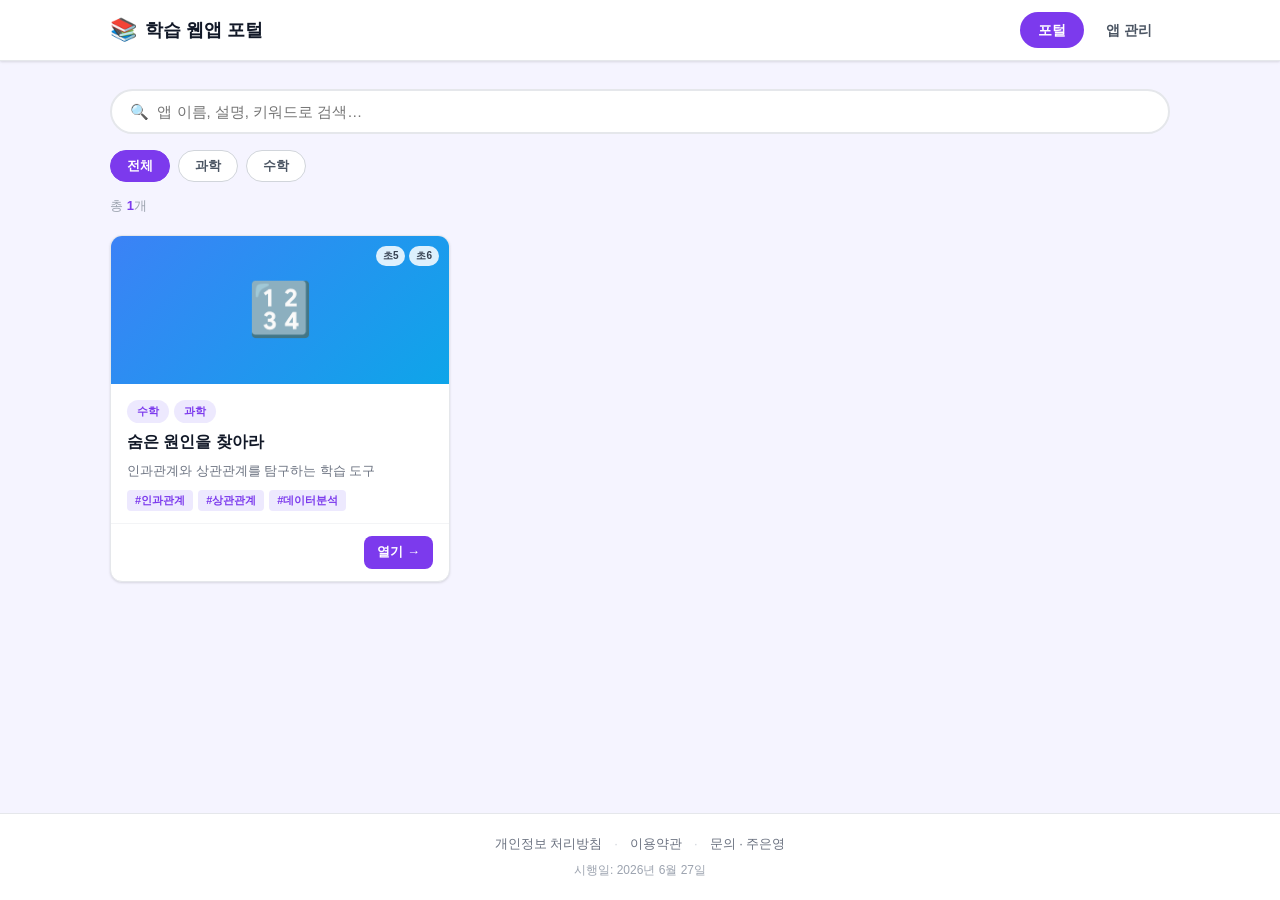
==== commit 98b321f8: "Remove OS section and 중등/고등 grades, clean up unused variables" ====
--- a/index.html
+++ b/index.html
@@ -33,14 +33,6 @@
       <!-- 과목 필터 칩 -->
       <div class="filter-row" id="subject-filter-row">
         <button class="filter-chip active" data-filter="all">전체</button>
-      </div>
-
-      <!-- 학교급 필터 -->
-      <div class="filter-row" id="level-filter-row" style="margin-top:8px">
-        <button class="filter-chip level-chip active" data-level="all">전체 학년</button>
-        <button class="filter-chip level-chip" data-level="초">초등</button>
-        <button class="filter-chip level-chip" data-level="중">중등</button>
-        <button class="filter-chip level-chip" data-level="고">고등</button>
       </div>
 
       <p class="results-info">총 <strong id="app-count">0</strong>개</p>
@@ -104,22 +96,6 @@
                   <button type="button" class="chip" data-val="초4">4학년</button>
                   <button type="button" class="chip" data-val="초5">5학년</button>
                   <button type="button" class="chip" data-val="초6">6학년</button>
-                </div>
-              </div>
-              <div class="chip-row">
-                <span class="row-label">중학교</span>
-                <div class="chips" data-group="grades">
-                  <button type="button" class="chip" data-val="중1">1학년</button>
-                  <button type="button" class="chip" data-val="중2">2학년</button>
-                  <button type="button" class="chip" data-val="중3">3학년</button>
-                </div>
-              </div>
-              <div class="chip-row">
-                <span class="row-label">고등학교</span>
-                <div class="chips" data-group="grades">
-                  <button type="button" class="chip" data-val="고1">1학년</button>
-                  <button type="button" class="chip" data-val="고2">2학년</button>
-                  <button type="button" class="chip" data-val="고3">3학년</button>
                 </div>
               </div>
             </div>
@@ -173,24 +149,6 @@
             </div>
           </div>
 
-          <!-- 디벗 OS -->
-          <div class="chip-section">
-            <div class="chip-section-header">
-              <span class="chip-section-label">디벗 OS</span>
-            </div>
-            <div class="chips" data-group="os" id="chips-os">
-              <button type="button" class="chip" data-val="Android">Android</button>
-              <button type="button" class="chip" data-val="iOS">iOS</button>
-              <button type="button" class="chip" data-val="ChromeBook">ChromeBook</button>
-              <button type="button" class="chip" data-val="Windows">Windows</button>
-              <button type="button" class="chip" data-val="WhaleBook">WhaleBook</button>
-            </div>
-            <div class="custom-input-row">
-              <input type="text" class="custom-chip-input" data-group="os" placeholder="기타 입력 후 Enter">
-              <button type="button" class="btn btn-outline btn-sm" data-add-group="os">추가</button>
-            </div>
-          </div>
-
           <!-- AI 에듀테크 -->
           <div class="chip-section">
             <div class="chip-section-header">
@@ -251,7 +209,7 @@
                 <th>학년</th>
                 <th>과목</th>
                 <th>키워드</th>
-                <th>OS / AI</th>
+                <th>AI 에듀테크</th>
                 <th>URL</th>
                 <th>관리</th>
               </tr>
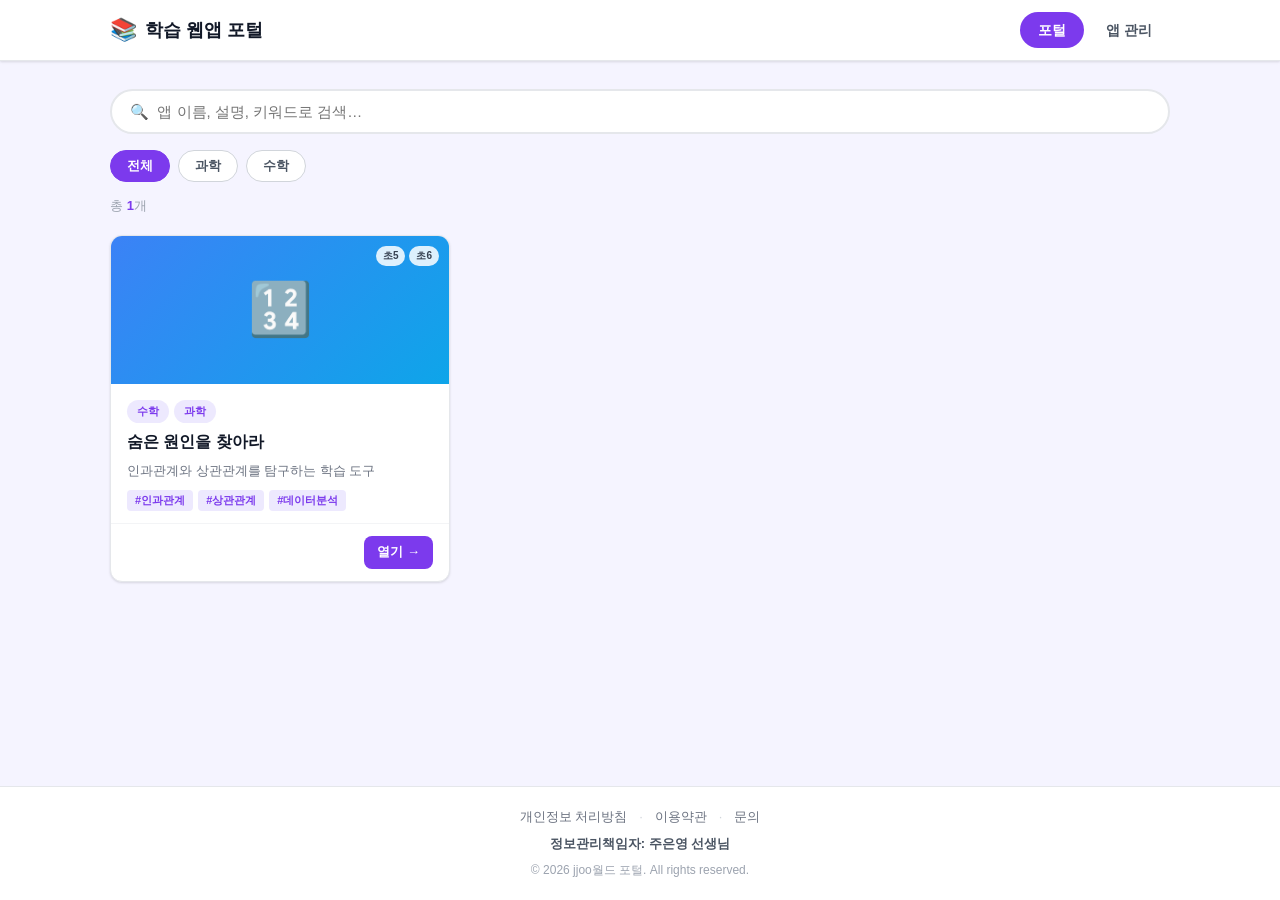
==== commit 24f73958: "Update footer: add 정보관리책임자 and copyright" ====
--- a/index.html
+++ b/index.html
@@ -230,9 +230,10 @@
           <span class="divider">·</span>
           <a href="pages/terms.html" target="_blank">이용약관</a>
           <span class="divider">·</span>
-          <a href="mailto:kkd02373@gmail.com">문의 · 주은영</a>
-        </div>
-        <p class="footer-date">시행일: 2026년 6월 27일</p>
+          <a href="mailto:kkd02373@gmail.com">문의</a>
+        </div>
+        <p class="footer-info">정보관리책임자: 주은영 선생님</p>
+        <p class="footer-copy">© 2026 jjoo월드 포털. All rights reserved.</p>
       </div>
     </div>
   </footer>
--- a/css/style.css
+++ b/css/style.css
@@ -405,7 +405,8 @@
 .footer-links a { color: var(--gray-500); }
 .footer-links a:hover { color: var(--purple); }
 .divider { color: var(--gray-300); }
-.footer-date { font-size: 12px; color: var(--gray-400); }
+.footer-info { font-size: 13px; color: var(--gray-600); font-weight: 600; }
+.footer-copy { font-size: 12px; color: var(--gray-400); }
 
 /* ===== 모달 ===== */
 .modal-overlay {
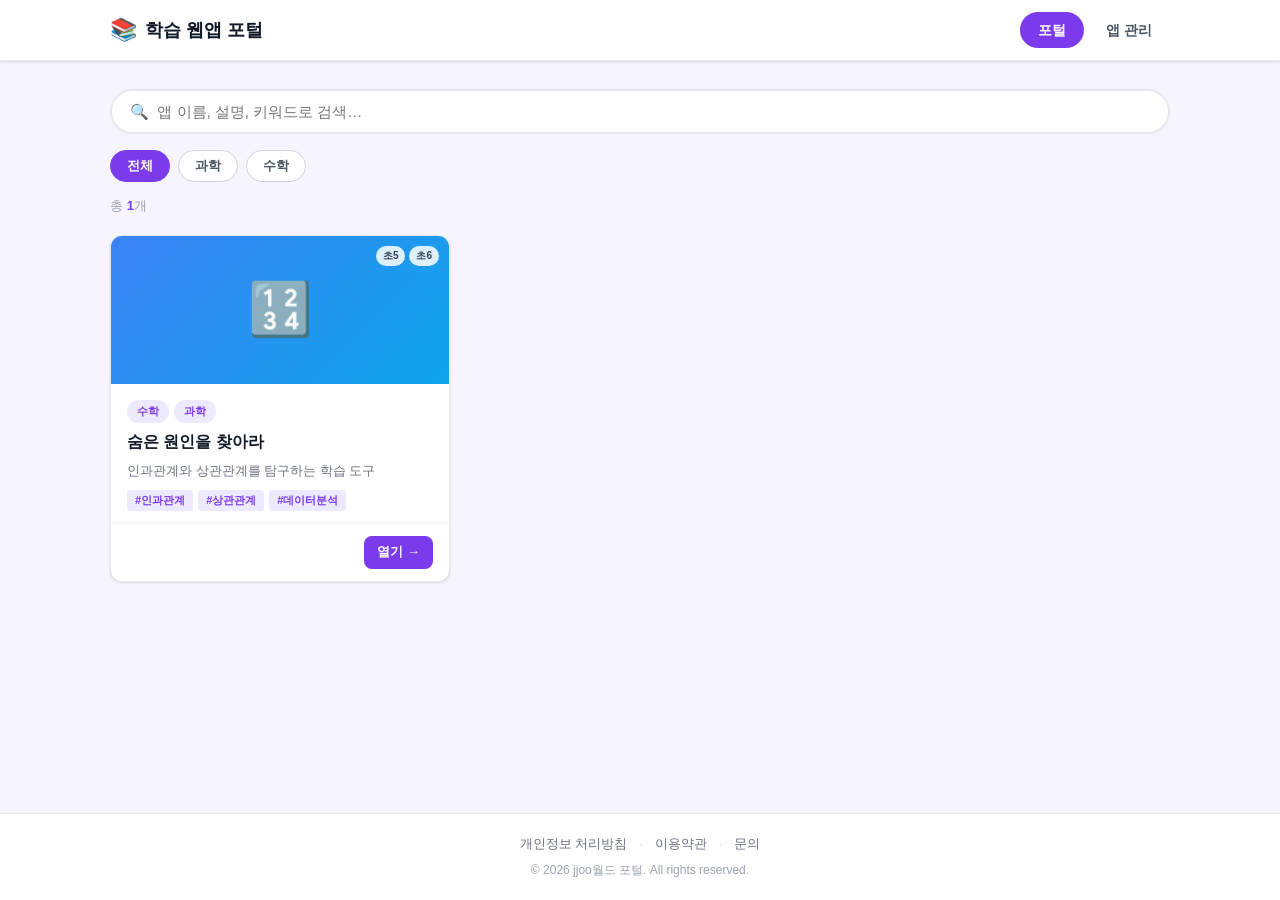
==== commit 046bc0ad: "Remove 정보관리책임자 from footer" ====
--- a/index.html
+++ b/index.html
@@ -232,7 +232,6 @@
           <span class="divider">·</span>
           <a href="mailto:kkd02373@gmail.com">문의</a>
         </div>
-        <p class="footer-info">정보관리책임자: 주은영 선생님</p>
         <p class="footer-copy">© 2026 jjoo월드 포털. All rights reserved.</p>
       </div>
     </div>
